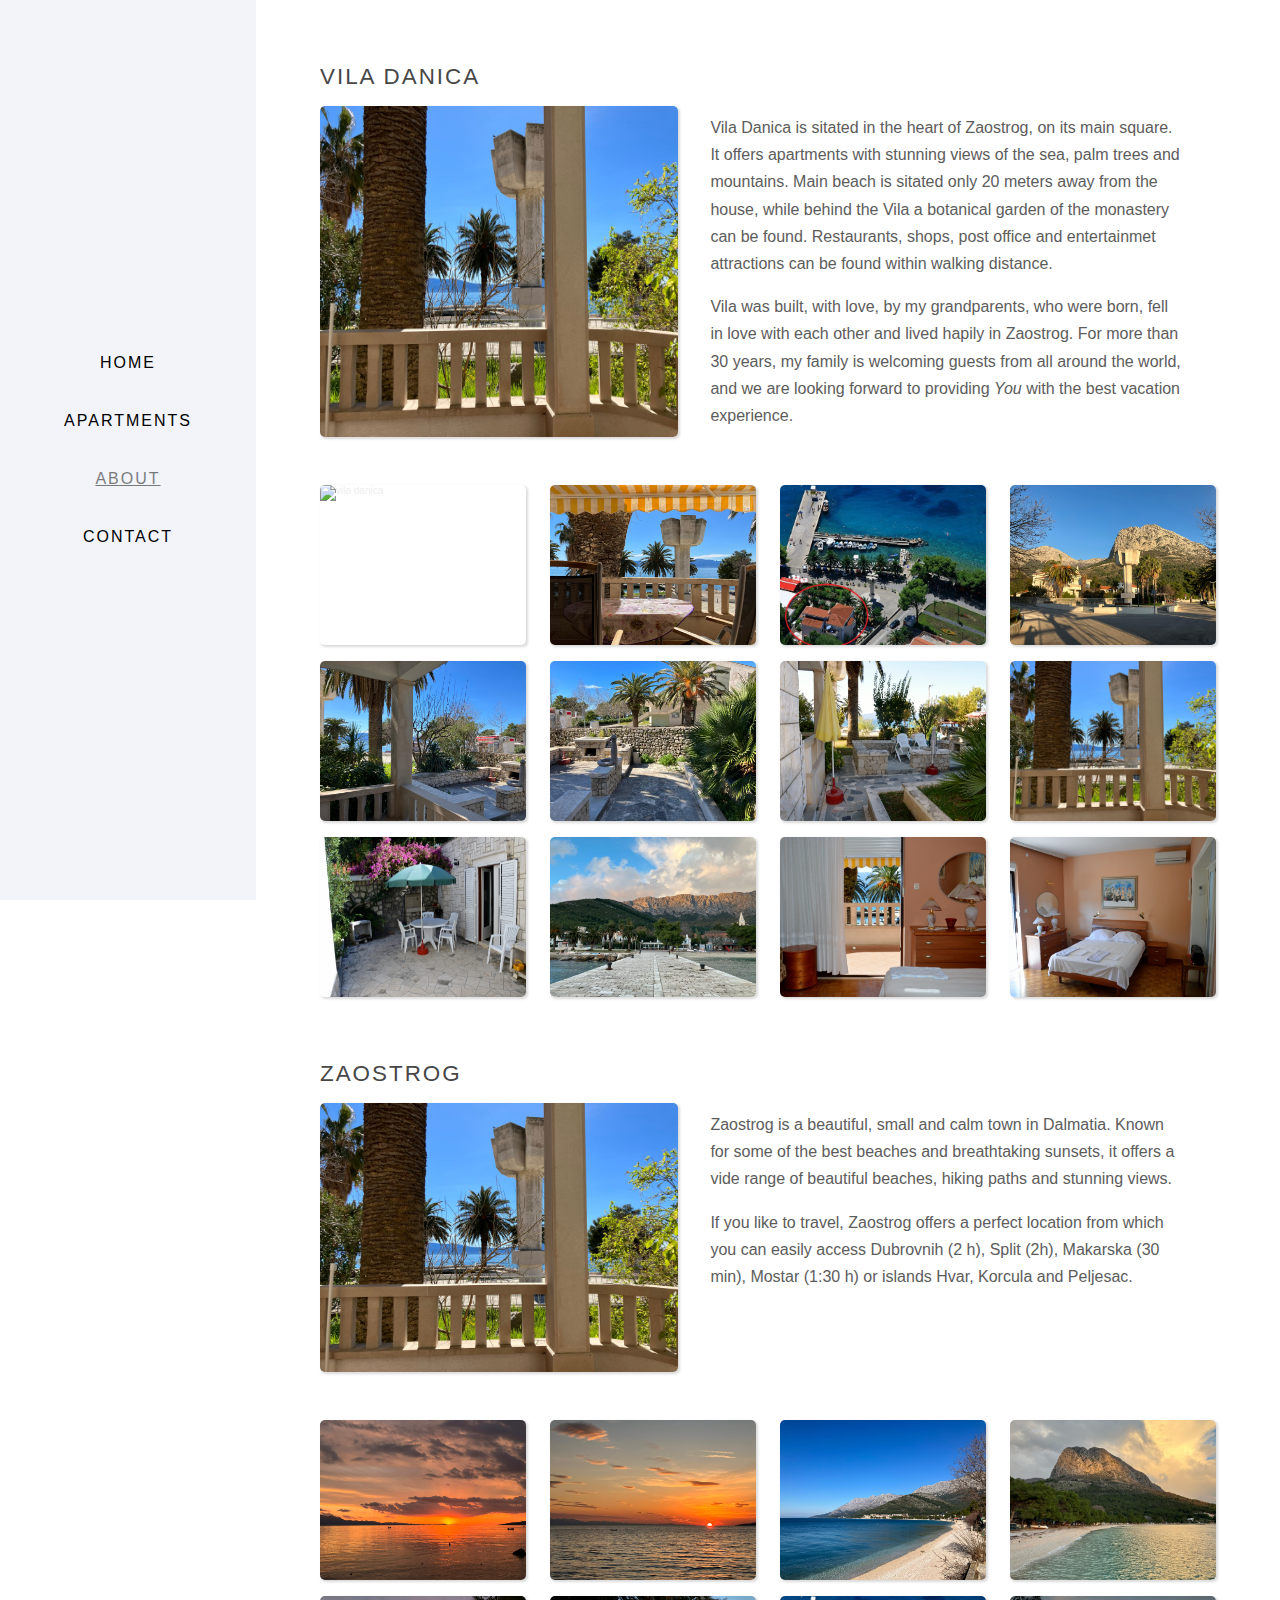
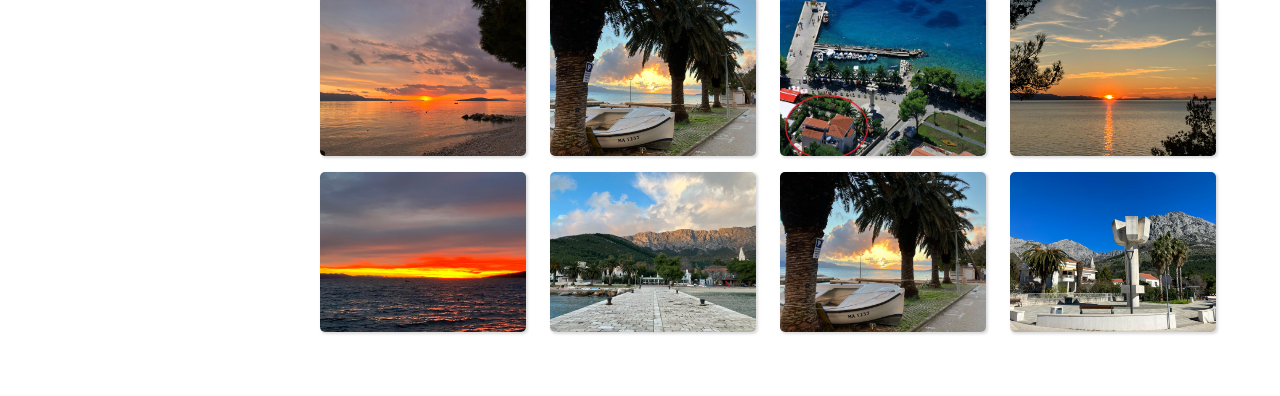
==== about.html @ c5384562 "add about page" ====
<!DOCTYPE html>
<html lang="en">
<head>
  <meta charset="UTF-8">
  <meta http-equiv="X-UA-Compatible" content="IE=edge">
  <meta name="viewport" content="width=device-width, initial-scale=1.0">
  <link rel="stylesheet" href="main.css">
  <title>Vila Danica</title>
</head>
<body class="page-layout">

  <section class="page-layout__aside">
    <nav class="nav">
      <ul class="nav__ul">
        <li class="nav__li">
          <a class="nav__a" href="/">Home</a>
        </li>
        <li class="nav__li">
          <a class="nav__a" href="/apartments">Apartments</a>
        </li>
        <li class="nav__li">
          <a class="nav__a nav__a--active" href="/about">About</a>
        </li>
        <li class="nav__li">
          <a class="nav__a" href="/contact">Contact</a>
        </li>
      </ul>
    </nav>
  </section>

  <section class="page-layout__main p-4">

    <section class="about">
      <h2 class="title-main">Vila Danica</h2>
      <article class="about__container">
        <img 
          class="about__img curved-corners box-shadow"
          src="./imgs/apartments/1/1.jpeg" 
          alt="Apartment 1"
        >
        <div class="about__text">
          <p>
            Vila Danica is sitated in the heart of Zaostrog, on its main square.
            It offers apartments with stunning views of the sea, palm trees and mountains.
            Main beach is sitated only 20 meters away from the house, while behind
            the Vila a botanical garden of the monastery can be found.
            Restaurants, shops, post office and entertainmet attractions can be found
            within walking distance.
          </p>
          <p class="mt-1">
            Vila was built, with love, by my grandparents, who were born, fell in love 
            with each other and lived hapily in Zaostrog. For more than 30 years, my family is 
            welcoming guests from all around the world, and we are looking forward to providing
            <em>You</em> with the best vacation experience.
          </p>
        </div>
      </article>
    </section>

    <section class="gallery">
      <img 
        class="gallery__img curved-corners mt-1 box-shadow" 
        src="./imgs/vila-danica/1.png" 
        alt="vila danica"
      >
      <img 
        class="gallery__img curved-corners mt-1 box-shadow" 
        src="./imgs/vila-danica/2.jpeg" 
        alt="vila danica"
      >
      <img 
        class="gallery__img curved-corners mt-1 box-shadow" 
        src="./imgs/vila-danica/3.jpg" 
        alt="vila danica"
      >
      <img 
        class="gallery__img curved-corners mt-1 box-shadow" 
        src="./imgs/vila-danica/4.jpg" 
        alt="vila danica"
      >
      <img 
        class="gallery__img curved-corners mt-1 box-shadow" 
        src="./imgs/vila-danica/5.jpeg" 
        alt="vila danica"
      >
      <img 
        class="gallery__img curved-corners mt-1 box-shadow" 
        src="./imgs/vila-danica/6.jpeg" 
        alt="vila danica"
      >
      <img 
        class="gallery__img curved-corners mt-1 box-shadow" 
        src="./imgs/vila-danica/7.png" 
        alt="vila danica"
      >
      <img 
        class="gallery__img curved-corners mt-1 box-shadow" 
        src="./imgs/vila-danica/8.jpeg" 
        alt="vila danica"
      >
      <img 
        class="gallery__img curved-corners mt-1 box-shadow" 
        src="./imgs/vila-danica/9.png" 
        alt="vila danica"
      >
      <img 
        class="gallery__img curved-corners mt-1 box-shadow" 
        src="./imgs/vila-danica/10.jpeg" 
        alt="vila danica"
      >
      <img 
        class="gallery__img curved-corners mt-1 box-shadow" 
        src="./imgs/vila-danica/11.png" 
        alt="vila danica"
      >
      <img 
        class="gallery__img curved-corners mt-1 box-shadow" 
        src="./imgs/vila-danica/12.png" 
        alt="vila danica"
      >
    </section>


    <section class="about mt-4">
      <h2 class="title-main">Zaostrog</h2>
      <article class="about__container">
        <img 
          class="about__img curved-corners box-shadow"
          src="./imgs/apartments/1/1.jpeg" 
          alt="Apartment 1"
        >
        <div class="about__text">
          <p>
            Zaostrog is a beautiful, small and calm town in Dalmatia. Known
            for some of the best beaches and breathtaking sunsets, it offers a vide range
            of beautiful beaches, hiking paths and stunning views.
          </p>
          <p class="mt-1">
            If you like to travel, Zaostrog offers a perfect location from which you can
            easily access Dubrovnih (2 h), Split (2h), Makarska (30 min), Mostar (1:30 h) or 
            islands Hvar, Korcula and Peljesac.
          </p>
        </div>
      </article>
    </section>

    <section class="gallery">
      <img 
        class="gallery__img curved-corners mt-1 box-shadow" 
        src="./imgs/zaostrog/1.jpeg" 
        alt="vila danica"
      >
      <img 
        class="gallery__img curved-corners mt-1 box-shadow" 
        src="./imgs/zaostrog/2.jpeg" 
        alt="vila danica"
      >
      <img 
        class="gallery__img curved-corners mt-1 box-shadow" 
        src="./imgs/zaostrog/3.jpeg" 
        alt="vila danica"
      >
      <img 
        class="gallery__img curved-corners mt-1 box-shadow" 
        src="./imgs/zaostrog/4.jpeg" 
        alt="vila danica"
      >
      <img 
        class="gallery__img curved-corners mt-1 box-shadow" 
        src="./imgs/zaostrog/5.jpeg" 
        alt="vila danica"
      >
      <img 
        class="gallery__img curved-corners mt-1 box-shadow" 
        src="./imgs/zaostrog/6.jpeg" 
        alt="vila danica"
      >
      <img 
        class="gallery__img curved-corners mt-1 box-shadow" 
        src="./imgs/zaostrog/7.jpg" 
        alt="vila danica"
      >
      <img 
        class="gallery__img curved-corners mt-1 box-shadow" 
        src="./imgs/zaostrog/8.jpeg" 
        alt="vila danica"
      >
      <img 
        class="gallery__img curved-corners mt-1 box-shadow" 
        src="./imgs/zaostrog/9.jpeg" 
        alt="vila danica"
      >
      <img 
        class="gallery__img curved-corners mt-1 box-shadow" 
        src="./imgs/zaostrog/10.jpeg" 
        alt="vila danica"
      >
      <img 
        class="gallery__img curved-corners mt-1 box-shadow" 
        src="./imgs/zaostrog/11.jpeg" 
        alt="vila danica"
      >
      <img 
        class="gallery__img curved-corners mt-1 box-shadow" 
        src="./imgs/zaostrog/12.jpeg" 
        alt="vila danica"
      >
    </section>

  </section>

  
</body>
</html>
---- main.css ----
/* RESET */

*,
*::before,
*::after {
  margin: 0;
  padding: 0;
  box-sizing: border-box;
  font-family: inherit;
}

body {
  font-family: sans-serif;
  font-size: 62.5%;
  color: #eee;
}




/* PAGE LAYOUT */

.page-layout {
  display: flex;
}

.page-layout > * {
  min-height: 100vh;
}

.page-layout__aside {
  position: fixed;
  top: 0;
  left: 0;
  width: 20%;
  background-color: rgb(242, 244, 250);
}

.page-layout__main {
  margin-left: 20%;
  min-height: 100vh;
}




/* NAVIGATION */

.nav {
  min-height: 100vh;
  display: flex;
  align-items: center;
  justify-content: center;
}

.nav__ul {
  min-height: 12rem;
  display: flex;
  flex-direction: column;
  justify-content: space-between;
  align-items: center;
  list-style: none;
}

.nav__li {
  margin: 0 1rem;
  text-transform: uppercase;
  font-size: 1rem;
  font-weight: 400;
  letter-spacing: 2px;
}

.nav__a {
  color: black;
  text-decoration: none;
  transition: all .4s;
}

.nav__a:hover, .nav__a--active {
  opacity: .5;
}

.nav__a--active {
  text-decoration: underline;
}




/* IMAGES */

.img-slider {
  height: 100%;
  background-size: cover;
  background-image: url('./imgs/vila-danica/vila-danica-front.png');
}

.img {
  height: 100%;
  width: 100%;
}




/* APPARTMENTS LIST */

.apartments-list {
  
}

.apartments-list__item {
  margin-bottom: 6rem;
}

.apartments-list__link {
  text-decoration: none;
}



/* APPARTMENT OVERVIEW */

.apartment-overview {
  
}

.apartment-overview__title {
  
}

.apartment-overview__details {
  margin-top: 1rem;
  max-height: 35vh;
  overflow: hidden;
  background-size: cover;
  display: flex;
}

.apartment-overview__img {
  width: 40%;
  transition: all .4s;
}

.apartment-overview__list {
  list-style: inside;
  flex-grow: 1;
  padding: 3rem;
  font-size: 1rem;
  font-weight: bold;
  display: flex;
  flex-wrap: wrap;
  flex-direction: column;
  color: rgb(77, 75, 75);
}

.apartment-overview__list-item {
  margin-bottom: 1rem;
  border-bottom: 1px solid #eee;
}




/* ABOUT */

.about {
  
}

.about__container {
  display: flex;
  width: 100%;
  margin-top: 1rem;
}

.about__img {
  width: 40%;
}

.about__text {
  color: rgb(93, 92, 92);
  width: 60%;
  padding: .5rem 2rem;
  font-size: 1rem;
  line-height: 1.7;
}

/* TYPOGRAPHY */

.title-main {
  text-transform: uppercase;
  font-size: 1.4rem;
  font-weight: 100;
  letter-spacing: 2px;
  color: rgb(72, 71, 71);
}




/* GALLERY */

.gallery {
  margin-top: 2rem;
  display: flex;
  flex-wrap: wrap;
  align-items: center;
  justify-content: space-between;
}

.gallery__img {
  width: 23%;
  height: 10rem;
}


/* UTILITIES */

.p-4 {
  padding: 4rem;
}

.mt-1 {
  margin-top: 1rem;
}

.mt-2 {
  margin-top: 2rem;
}

.mt-3 {
  margin-top: 3rem;
}

.mt-4 {
  margin-top: 4rem;
}

.box-shadow {
  box-shadow: rgba(0, 0, 0, 0.15) 1.95px 1.95px 2.6px;
}

.curved-corners {
  border-radius: 5px;
  overflow: hidden;
}
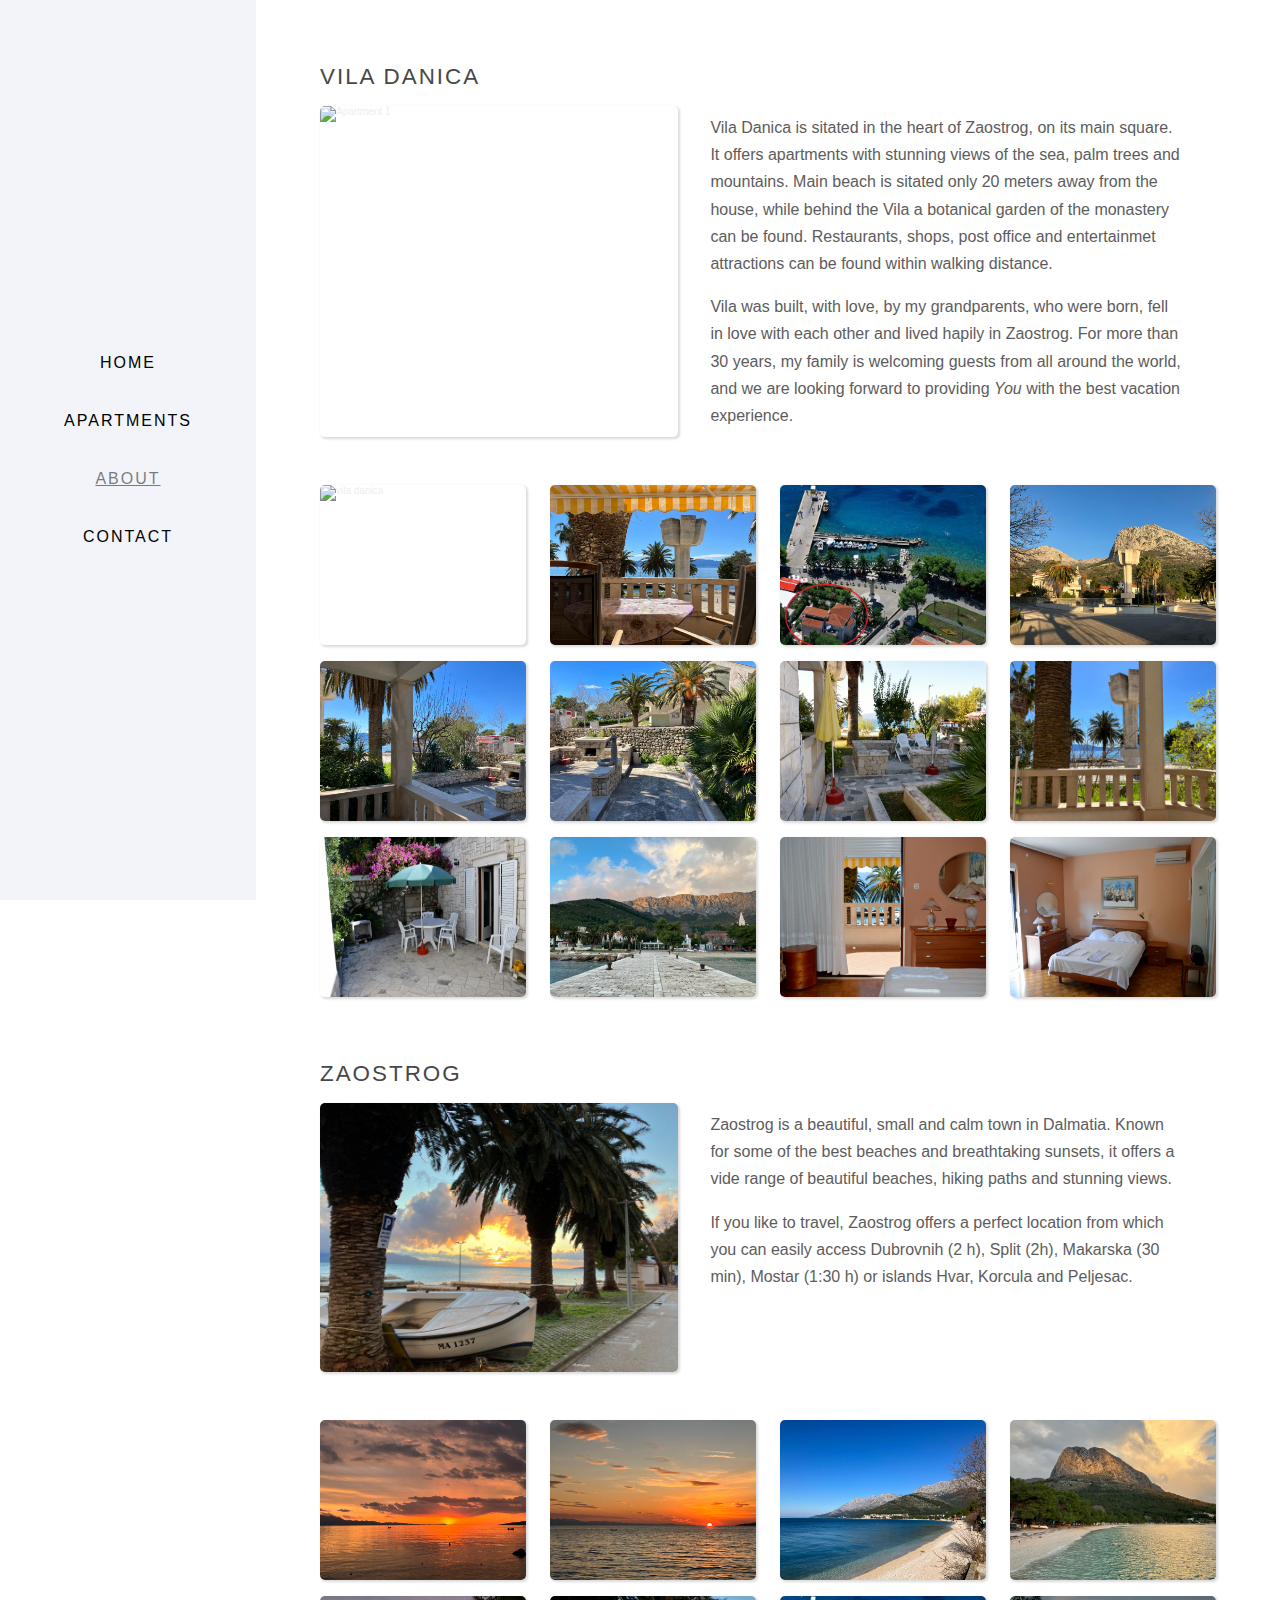
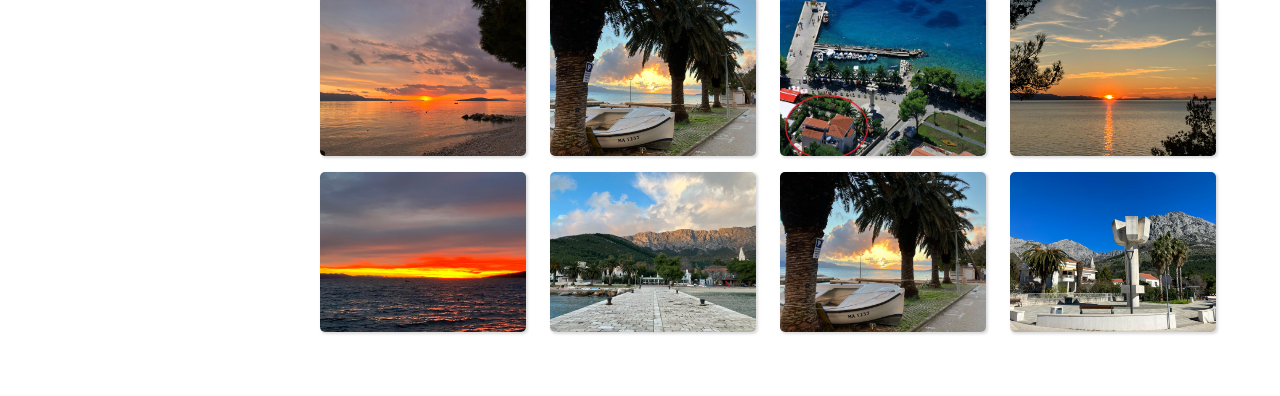
==== commit 948c3f06: "fix bug in gallery.js" ====
--- a/about.html
+++ b/about.html
@@ -35,10 +35,10 @@
       <article class="about__container">
         <img 
           class="about__img curved-corners box-shadow"
-          src="./imgs/apartments/1/1.jpeg" 
+          src="./imgs/vila-danica/1.png" 
           alt="Apartment 1"
         >
-        <div class="about__text">
+        <div class="text about__text">
           <p>
             Vila Danica is sitated in the heart of Zaostrog, on its main square.
             It offers apartments with stunning views of the sea, palm trees and mountains.
@@ -126,10 +126,10 @@
       <article class="about__container">
         <img 
           class="about__img curved-corners box-shadow"
-          src="./imgs/apartments/1/1.jpeg" 
+          src="./imgs/zaostrog/6.jpeg" 
           alt="Apartment 1"
         >
-        <div class="about__text">
+        <div class="text about__text">
           <p>
             Zaostrog is a beautiful, small and calm town in Dalmatia. Known
             for some of the best beaches and breathtaking sunsets, it offers a vide range
@@ -209,6 +209,17 @@
 
   </section>
 
+
+  <section class="gallery-open d-none">
+    <img class="gallery-open__img curved-corners box-shadow" src="" alt="Vila Danica">
+    <footer>
+      <button class="gallery-open__btn gallery-open__btn--previous"> &#8592; </button>
+      <button class="gallery-open__btn gallery-open__btn--next"> &#8594; </button>
+    </footer>
+  </section>
+
+
+  <script src="./js/gallery.js"></script>
   
 </body>
 </html>--- a/main.css
+++ b/main.css
@@ -164,8 +164,9 @@
 
 /* ABOUT */
 
-.about {
-  
+.about__text {
+  width: 60%;
+  padding: .5rem 2rem;
 }
 
 .about__container {
@@ -178,15 +179,38 @@
   width: 40%;
 }
 
-.about__text {
-  color: rgb(93, 92, 92);
-  width: 60%;
-  padding: .5rem 2rem;
+
+
+
+/* TABLE */
+.table {
+  font-family: arial, sans-serif;
+  border-collapse: collapse;
+  width: 100%;
+  color: black;
   font-size: 1rem;
   line-height: 1.7;
 }
 
+.table td, th {
+  border: 1px solid #dddddd;
+  text-align: left;
+  padding: .5rem 1rem;
+}
+
+.table tr:nth-child(even) {
+  background-color: #dddddd;
+}
+
+
+
 /* TYPOGRAPHY */
+
+.text {
+  color: rgb(93, 92, 92);
+  font-size: 1rem;
+  line-height: 1.7;
+}
 
 .title-main {
   text-transform: uppercase;
@@ -212,7 +236,48 @@
 .gallery__img {
   width: 23%;
   height: 10rem;
-}
+  cursor: pointer;
+}
+
+.gallery-open {
+  position: fixed;
+  top: 0;
+  left: 0;
+  z-index: 2;
+  width: 100vw;
+  height: 100vh;
+  background-color: rgba(0, 0, 0, .9);
+  text-align: center;
+}
+
+.gallery-open__img {
+  max-width: 70rem;
+  max-height: 70vh;
+  margin-top: 5rem;
+}
+
+.gallery-open__btn {
+  min-width: 8rem;
+  min-height: 3rem;
+  border-radius: 3px;
+  border: 3px solid white;
+  outline: none;
+  background-color: black;
+  color: white;
+  margin: 2rem;
+  text-transform: uppercase;
+  cursor: pointer;
+  transition: all .4s;
+  font-size: 1.6rem;
+  font-weight: 100;
+}
+
+.gallery-open__btn:hover {
+  background-color: white;
+  color: black;
+}
+
+
 
 
 /* UTILITIES */
@@ -235,6 +300,10 @@
 
 .mt-4 {
   margin-top: 4rem;
+}
+
+.d-none {
+  display: none;
 }
 
 .box-shadow {
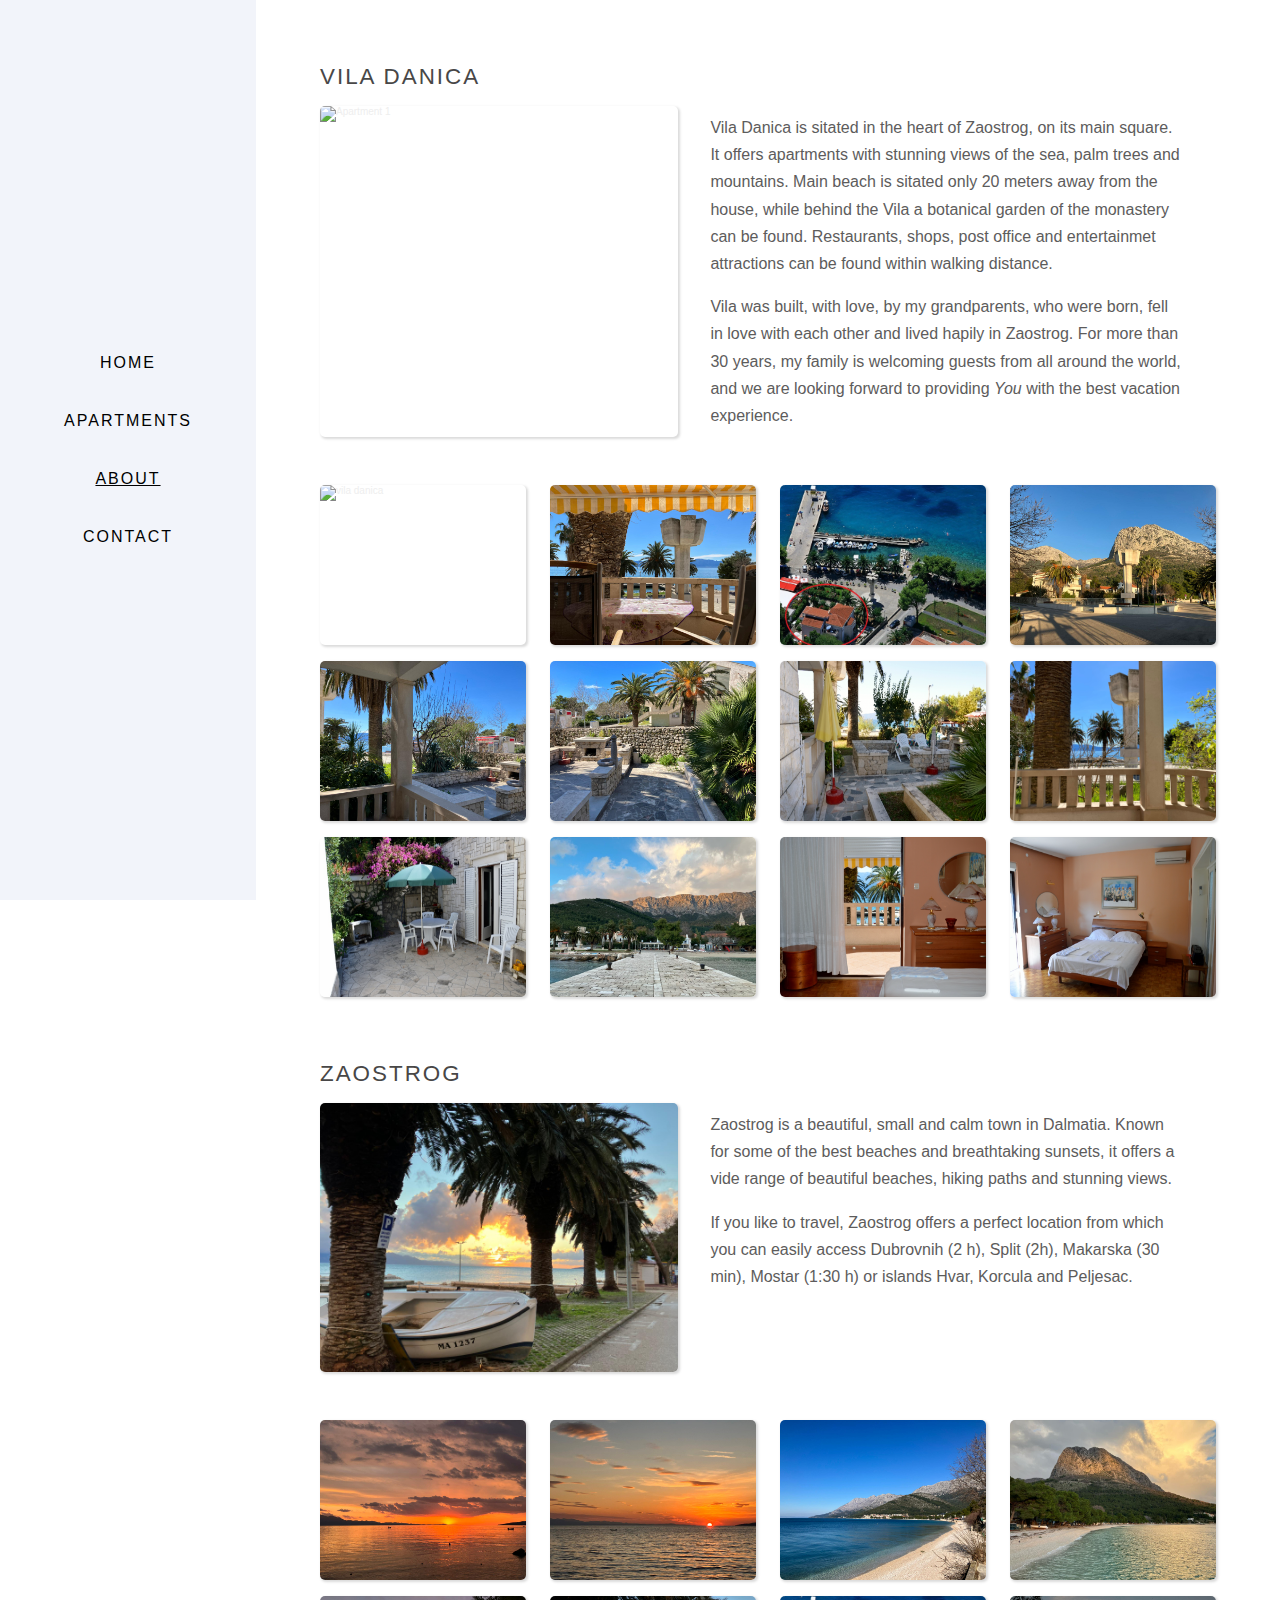
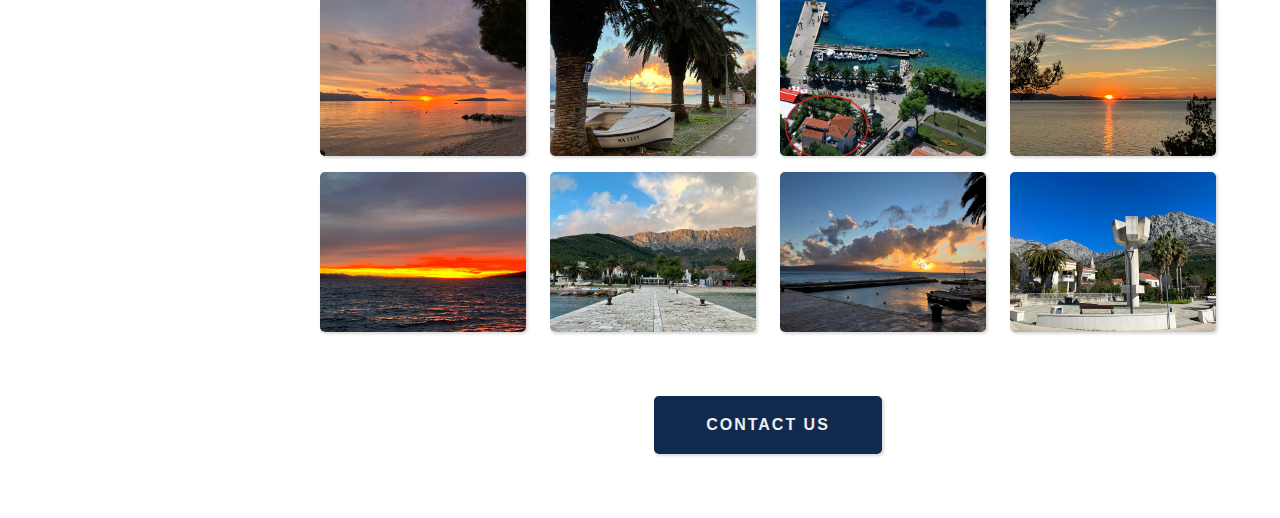
==== commit ce69843c: "add cta buttons" ====
--- a/about.html
+++ b/about.html
@@ -207,6 +207,16 @@
       >
     </section>
 
+    <article class="center-content mt-4">
+      <a 
+        class="btn btn--cta curved-corners box-shadow px-3 py-1" 
+        href="mailto: zaostrog.danica@gmail.com"
+        target="_blank"
+      >
+        Contact us
+      </a>
+    </article>
+
   </section>
 
 
--- a/main.css
+++ b/main.css
@@ -38,7 +38,9 @@
 
 .page-layout__main {
   margin-left: 20%;
+  flex-grow: 1;
   min-height: 100vh;
+  position: relative;
 }
 
 
@@ -73,11 +75,11 @@
 .nav__a {
   color: black;
   text-decoration: none;
-  transition: all .4s;
-}
-
-.nav__a:hover, .nav__a--active {
-  opacity: .5;
+  transition: opacity .4s;
+}
+
+.nav__a:hover {
+  opacity: .4;
 }
 
 .nav__a--active {
@@ -90,16 +92,46 @@
 /* IMAGES */
 
 .img-slider {
-  height: 100%;
+  height: 100vh;
+  width: 100%;
+  background-image: url('./imgs/vila-danica/1.png');
   background-size: cover;
-  background-image: url('./imgs/vila-danica/vila-danica-front.png');
-}
-
-.img {
-  height: 100%;
-  width: 100%;
-}
-
+  background-position: center;
+  background-repeat: no-repeat;
+  /*
+  transition: 5s;
+  animation-name: slider;
+  animation-direction: alternate-reverse;
+  animation-play-state: running;
+  animation-timing-function: ease-in-out;
+  animation-duration: 30s;
+  animation-fill-mode: forwards;
+  animation-iteration-count: infinite;
+  */
+}
+
+/*
+@keyframes slider {
+  0% {
+    background-image: url('./imgs/vila-danica/3.png');
+  }
+  20% {
+    background-image: url('./imgs/vila-danica/2.png');
+  }
+  40% {
+    background-image: url('./imgs/vila-danica/5.png');
+  }
+  60% {
+    background-image: url('./imgs/vila-danica/8.png');
+  }
+  80% {
+    background-image: url('./imgs/vila-danica/7.png');
+  }
+  100% {
+    background-image: url('./imgs/vila-danica/8.png');
+  }
+}
+*/
 
 
 
@@ -110,7 +142,18 @@
 }
 
 .apartments-list__item {
-  margin-bottom: 6rem;
+  margin-bottom: 4rem;
+  position: relative;
+}
+
+.apartment-list__btns {
+  position: absolute;
+  top: 0;
+  right: 0;
+}
+
+.apartments-list__cta {
+  padding: .2rem .8rem;
 }
 
 .apartments-list__link {
@@ -120,14 +163,6 @@
 
 
 /* APPARTMENT OVERVIEW */
-
-.apartment-overview {
-  
-}
-
-.apartment-overview__title {
-  
-}
 
 .apartment-overview__details {
   margin-top: 1rem;
@@ -178,7 +213,6 @@
 .about__img {
   width: 40%;
 }
-
 
 
 
@@ -210,6 +244,10 @@
   color: rgb(93, 92, 92);
   font-size: 1rem;
   line-height: 1.7;
+}
+
+.text--lg {
+  font-size: 1.2rem;
 }
 
 .title-main {
@@ -280,12 +318,91 @@
 
 
 
+.fineprint {
+  color: rgb(71, 70, 70);
+  display: block;
+  font-size: .8rem;
+  padding: 1rem 0 0 0;
+}
+
+
+
+
+/* BUTTON */
+
+.btn {
+  border: none;
+  outline: none;
+  cursor: pointer;
+  text-transform: uppercase;
+  letter-spacing: 2px;
+  transition: all .4s;
+  font-weight: 800;
+  text-decoration: none;
+  font-size: 1rem;
+}
+
+.btn--cta {
+  border: 4px solid #11294d;
+  background-color: #11294d;
+  color: #eee;
+}
+
+.btn--cta:hover {
+  border: 4px solid #11294d;
+  background-color: transparent;
+  color: #11294d;
+}
+
+
+
+
 /* UTILITIES */
+
+.p-1 {
+  padding: 1rem;
+}
 
 .p-4 {
   padding: 4rem;
 }
 
+.pt-1 {
+  padding-top: 1rem;
+}
+
+.px-2 {
+  padding-left: 2rem;
+  padding-right: 2rem;
+}
+
+.px-3 {
+  padding-left: 3rem;
+  padding-right: 3rem;
+}
+
+.py-1 {
+  padding-top: 1rem;
+  padding-bottom: 1rem;
+}
+
+.py-2 {
+  padding-top: 2rem;
+  padding-bottom: 2rem;
+}
+
+.pl-1 {
+  padding-left: 1rem;
+}
+
+.pr-4 {
+  padding-right: 4rem;
+}
+
+.m-1 {
+  margin: 1rem;
+}
+
 .mt-1 {
   margin-top: 1rem;
 }
@@ -302,8 +419,32 @@
   margin-top: 4rem;
 }
 
+.mr-2 {
+  margin-right: 2rem;
+}
+
 .d-none {
   display: none;
+}
+
+.d-flex {
+  display: flex;
+}
+
+.d-flex-col {
+  flex-direction: column;
+}
+
+.pos-absolute {
+  position: absolute;
+}
+
+.pos-top {
+  top: 0;
+}
+
+.pos-right {
+  right: 0;
 }
 
 .box-shadow {
@@ -313,4 +454,19 @@
 .curved-corners {
   border-radius: 5px;
   overflow: hidden;
+}
+
+.bg-light {
+  background-color: rgb(242, 244, 250);
+}
+
+.text-center {
+  text-align: center;
+}
+
+.center-content {
+  display: flex;
+  justify-content: center;
+  align-items: center;
+  flex-grow: 1;
 }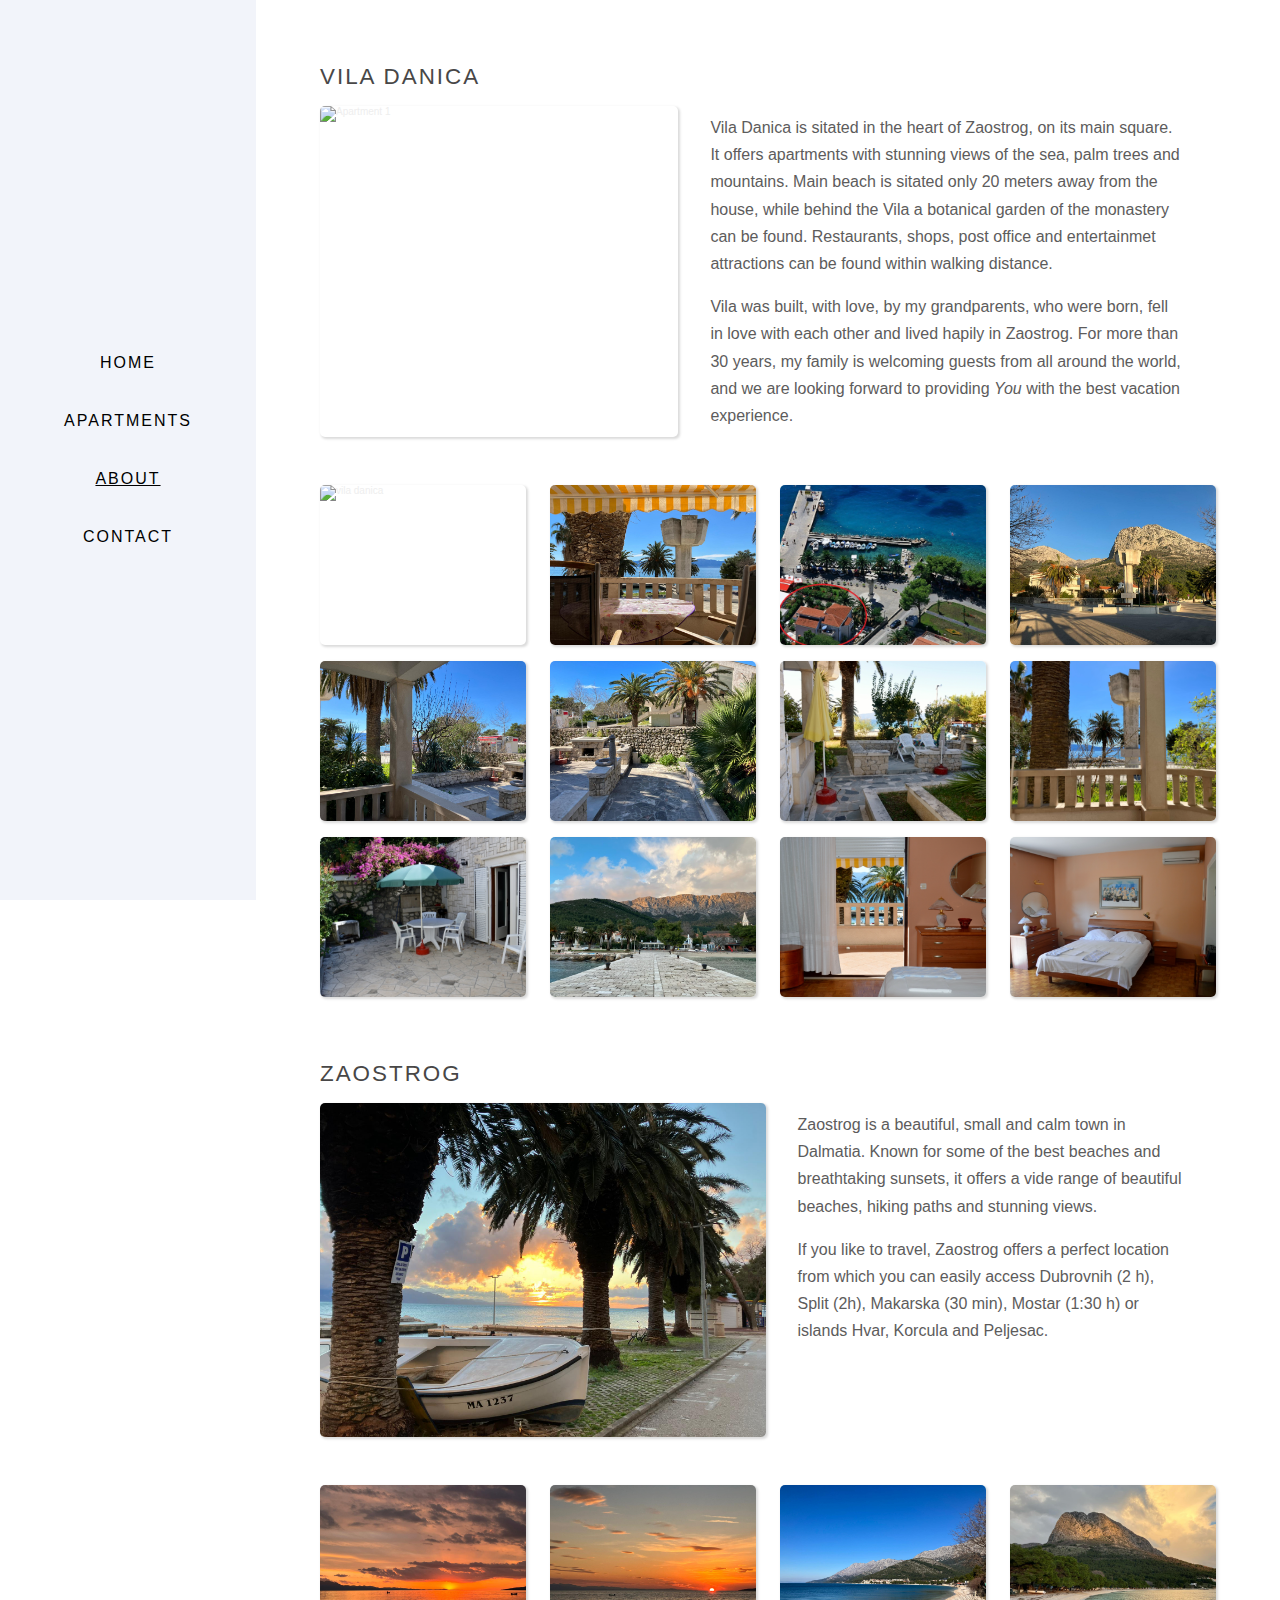
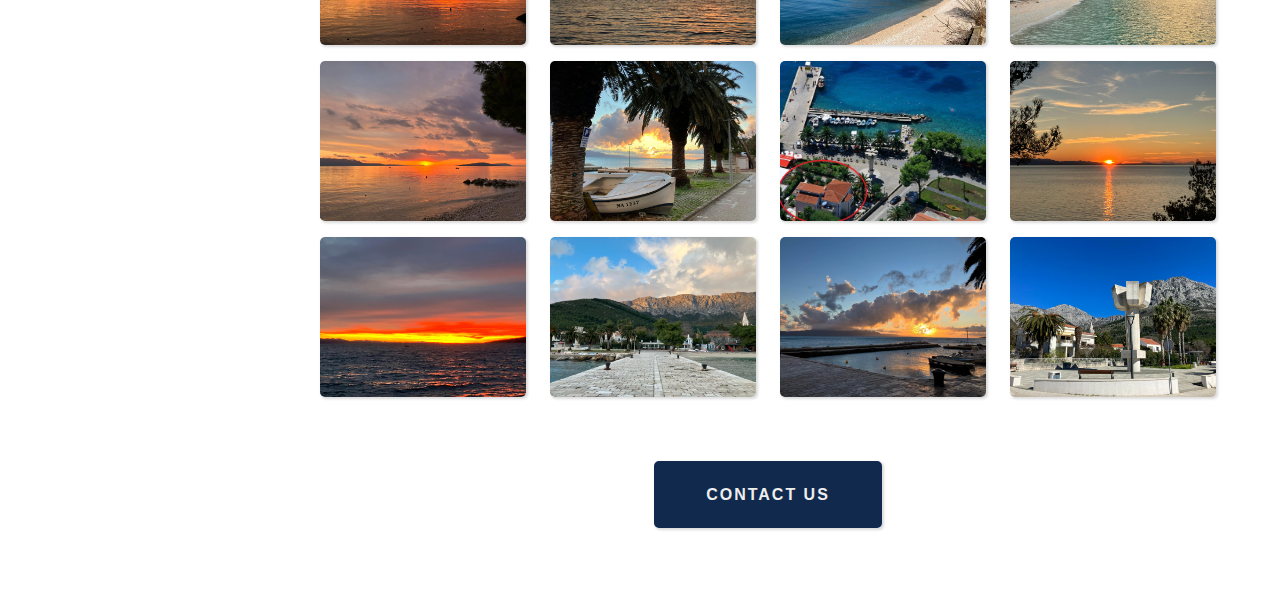
==== commit 77cc4bb4: "add responsive design" ====
--- a/about.html
+++ b/about.html
@@ -28,7 +28,7 @@
     </nav>
   </section>
 
-  <section class="page-layout__main p-4">
+  <section class="page-layout__main">
 
     <section class="about">
       <h2 class="title-main">Vila Danica</h2>
@@ -221,11 +221,15 @@
 
 
   <section class="gallery-open d-none">
-    <img class="gallery-open__img curved-corners box-shadow" src="" alt="Vila Danica">
-    <footer>
-      <button class="gallery-open__btn gallery-open__btn--previous"> &#8592; </button>
-      <button class="gallery-open__btn gallery-open__btn--next"> &#8594; </button>
-    </footer>
+    <article class="gallery-open__content">
+      <div class="gallery-open__img-box">
+        <img class="gallery-open__img curved-corners box-shadow" src="" alt="Vila Danica">
+      </div> 
+      <footer class="gallery-open__btns">
+        <button class="gallery-open__btn gallery-open__btn--previous"> &#8592; </button>
+        <button class="gallery-open__btn gallery-open__btn--next"> &#8594; </button>
+      </footer>
+    </article>
   </section>
 
 
--- a/main.css
+++ b/main.css
@@ -20,15 +20,8 @@
 
 /* PAGE LAYOUT */
 
-.page-layout {
-  display: flex;
-}
-
-.page-layout > * {
+.page-layout__aside {
   min-height: 100vh;
-}
-
-.page-layout__aside {
   position: fixed;
   top: 0;
   left: 0;
@@ -37,10 +30,31 @@
 }
 
 .page-layout__main {
+  padding: 4rem;
+  min-height: 100vh;
   margin-left: 20%;
   flex-grow: 1;
-  min-height: 100vh;
   position: relative;
+}
+
+@media (max-width: 1200px) {
+  .page-layout__aside {
+    position: relative;
+    width: 100vw;
+    min-height: 4rem;
+    max-height: 4rem;
+  }
+  .page-layout__main {
+    min-height: none;
+    margin-left: 0;
+    padding: 2rem;
+  }
+}
+
+@media (max-width: 620px) {
+  .page-layout__main {
+    padding: 2rem .5rem;
+  }
 }
 
 
@@ -72,6 +86,14 @@
   letter-spacing: 2px;
 }
 
+@media (max-width: 480px) {
+  .nav__li {
+    margin: 0 .5rem;
+    font-size: .7rem;
+  }
+  
+}
+
 .nav__a {
   color: black;
   text-decoration: none;
@@ -84,6 +106,21 @@
 
 .nav__a--active {
   text-decoration: underline;
+}
+
+@media (max-width: 1200px) {
+
+  .nav {
+    min-height: none;
+    display: block;
+  }
+  
+  .nav__ul {
+    min-height: 4rem;
+    flex-direction: row;
+    justify-content: center;
+  }
+
 }
 
 
@@ -152,6 +189,19 @@
   right: 0;
 }
 
+@media (max-width: 800px) {
+  .apartment-list__btns {
+    position: absolute;
+    top: 100%;
+    left: 50%;
+    transform: translateX(-50%);
+    text-align: center;
+  }
+  .apartments-list__item {
+    margin-bottom: 8rem;
+  }
+}
+
 .apartments-list__cta {
   padding: .2rem .8rem;
 }
@@ -194,15 +244,23 @@
   border-bottom: 1px solid #eee;
 }
 
+@media (max-width: 800px) {
+  .apartment-overview__details {
+    flex-direction: column;
+    max-height: none;
+  }
+  .apartment-overview__list {
+    padding: 2rem;
+  }
+  .apartment-overview__img {
+    width: 100%;
+  }
+}
+
 
 
 
 /* ABOUT */
-
-.about__text {
-  width: 60%;
-  padding: .5rem 2rem;
-}
 
 .about__container {
   display: flex;
@@ -211,9 +269,42 @@
 }
 
 .about__img {
-  width: 40%;
-}
-
+  min-width: 40%;
+}
+
+.about__text {
+  flex-grow: 1;
+  padding: .5rem 2rem;
+}
+
+@media (max-width: 1100px) {
+  .about__container {
+    flex-direction: column;
+  }
+  .about__img {
+    order: 2;
+  }
+  .about__text {
+    padding: 1rem 0;
+  }
+}
+
+
+
+/* CARD */
+
+.card {
+  display: flex;
+  background-color: rgb(242, 244, 250);
+  padding: 2rem;
+}
+
+@media (max-width: 920px) {
+  .card {
+    flex-direction: column;
+    padding: 1rem;
+  }
+}
 
 
 /* TABLE */
@@ -258,6 +349,18 @@
   color: rgb(72, 71, 71);
 }
 
+@media (max-width: 920px) {
+  .text {
+    font-size: .8rem;
+  }
+  .text--lg {
+    font-size: 1rem;
+  }
+  .title-main {
+    font-size: 1.2rem;
+  }
+}
+
 
 
 
@@ -275,6 +378,25 @@
   width: 23%;
   height: 10rem;
   cursor: pointer;
+  object-fit: cover;
+}
+
+@media (max-width: 1020px) {
+  .gallery__img {
+    width: 32%;
+  }
+}
+
+@media (max-width: 800px) {
+  .gallery__img {
+    width: 49%;
+  }
+}
+
+@media (max-width: 420px) {
+  .gallery__img {
+    width: 100%;
+  }
 }
 
 .gallery-open {
@@ -285,13 +407,25 @@
   width: 100vw;
   height: 100vh;
   background-color: rgba(0, 0, 0, .9);
+}
+
+.gallery-open__content {
+  width: 100%;
   text-align: center;
 }
 
+.gallery-open__img-box {
+  margin: 10vh auto 0 auto;
+  max-width: 60rem;
+  max-height: 80vh;
+  width: 100%;
+  height: 70vh;
+}
+
 .gallery-open__img {
-  max-width: 70rem;
-  max-height: 70vh;
-  margin-top: 5rem;
+  width: 100%;
+  height: 100%;
+  object-fit: contain;
 }
 
 .gallery-open__btn {
@@ -310,6 +444,12 @@
   font-weight: 100;
 }
 
+@media (max-width: 620px) {
+  .gallery-open__btn {
+    margin: .5rem;
+  }
+}
+
 .gallery-open__btn:hover {
   background-color: white;
   color: black;
@@ -331,6 +471,8 @@
 /* BUTTON */
 
 .btn {
+  text-align: center;
+  line-height: 1.7;
   border: none;
   outline: none;
   cursor: pointer;
@@ -359,6 +501,10 @@
 
 /* UTILITIES */
 
+.p-0 {
+  padding: 0;
+}
+
 .p-1 {
   padding: 1rem;
 }
